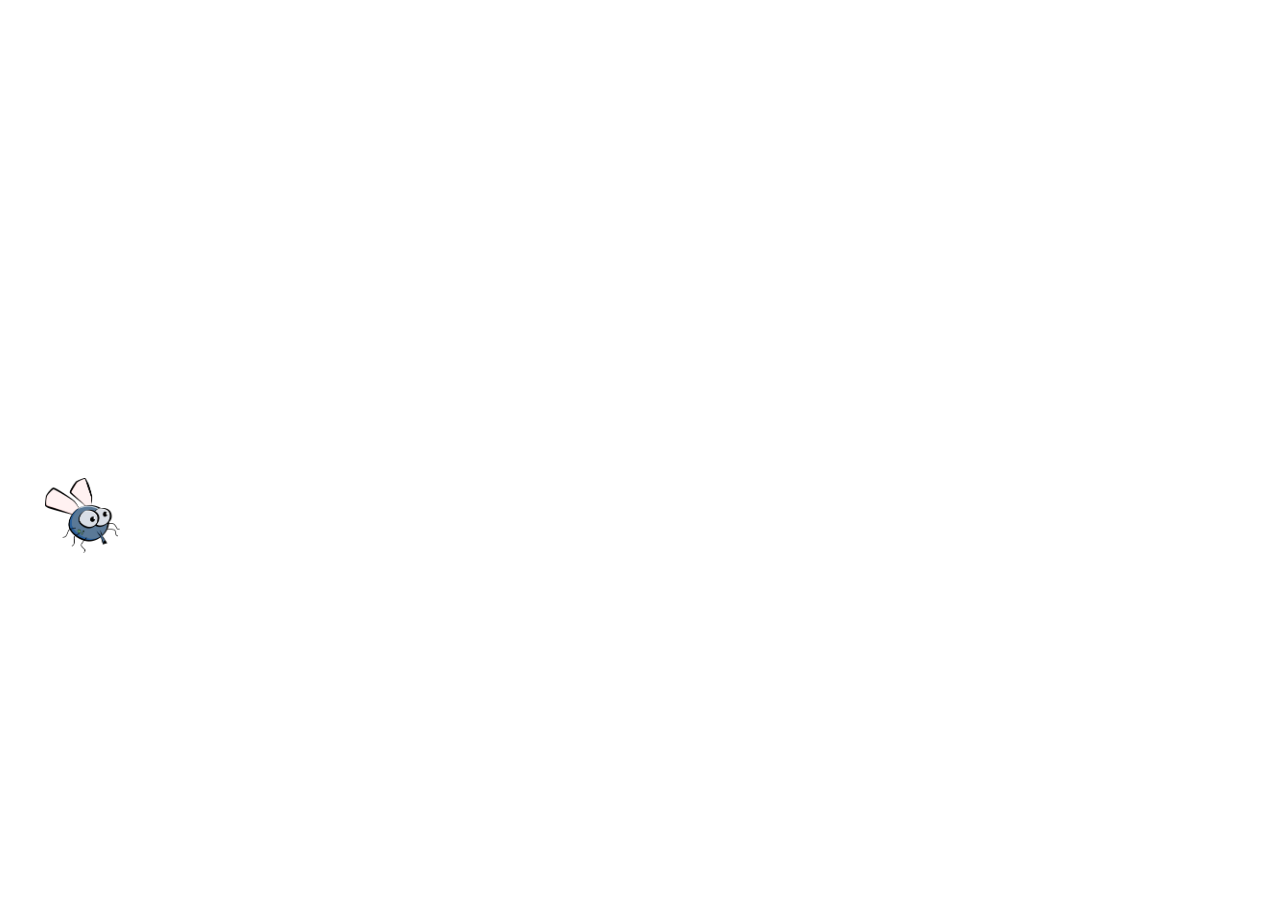
==== Game mata-mosquito/index.html @ b3bdd4b3 "Game mata-mosquito" ====
<!DOCTYPE html>
<html lang="pt-BR">

<head>
  <meta charset="UTF-8">
  <meta http-equiv="X-UA-Compatible" content="IE=edge">
  <meta name="viewport" content="width=device-width, initial-scale=1.0">
  <link rel="stylesheet" href="style.css">
  <title>Game Mata-Mosquito</title>
</head>

<body onresize="ajustaTamanhoJogo()">
  

  <script src="script.js"></script>
</body>

</html>
---- Game mata-mosquito/style.css ----
.mosquito1 {
  width: 50px;
  height: 50px;
}

.mosquito2 {
  width: 75px;
  height: 75px;
}

.mosquito3 {
  width:  90px;
  height: 90px;
}

.ladoA {
  transform: scaleX(1);
}

.ladoB {
  transform: scaleX(-1);
}
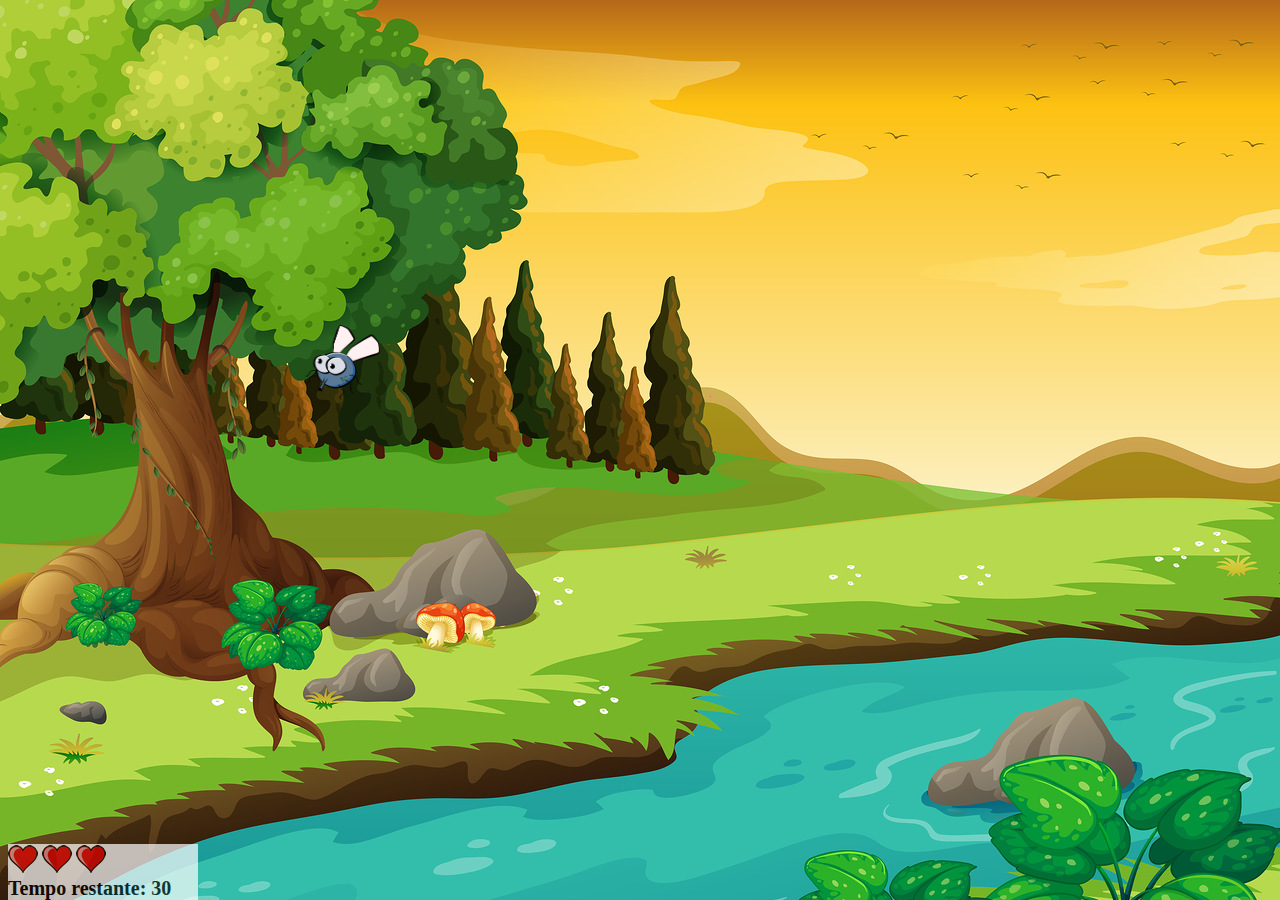
==== commit 1616fd09: "add more functions" ====
--- a/Game mata-mosquito/index.html
+++ b/Game mata-mosquito/index.html
@@ -10,9 +10,22 @@
 </head>
 
 <body onresize="ajustaTamanhoJogo()">
-  
+  <div class="painel">
+    <div class="vidas">
+      <img id="v1" src="imagens/coracao_cheio.png" alt="">
+      <img id="v2" src="imagens/coracao_cheio.png" alt="">
+      <img id="v3" src="imagens/coracao_cheio.png" alt="">
+    </div>
+    <div class="cronometro">
+      Tempo restante: <span id="cronometro"></span>
+    </div>
+  </div>
 
-  <script src="script.js"></script>
+  <script src="script.js">
+  </script>
+  <script>
+    document.getElementById('cronometro').innerHTML = tempo
+  </script>
 </body>
 
 </html>--- a/Game mata-mosquito/style.css
+++ b/Game mata-mosquito/style.css
@@ -1,3 +1,9 @@
+body {
+  background-image: url(imagens/bg.jpg);
+  background-repeat: no-repeat;
+}
+
+
 .mosquito1 {
   width: 50px;
   height: 50px;
@@ -19,4 +25,23 @@
 
 .ladoB {
   transform: scaleX(-1);
+}
+
+.painel {
+  position: absolute;
+  width: 190px;
+  bottom: 0px;
+  border-top: solid 1px #fff;
+  background-color: #fff;
+  opacity: 0.7;
+}
+
+.vidas {
+  float: left;
+}
+
+.cronometro {
+  float: left;
+  font-size: 20px;
+  font-weight: bold;
 }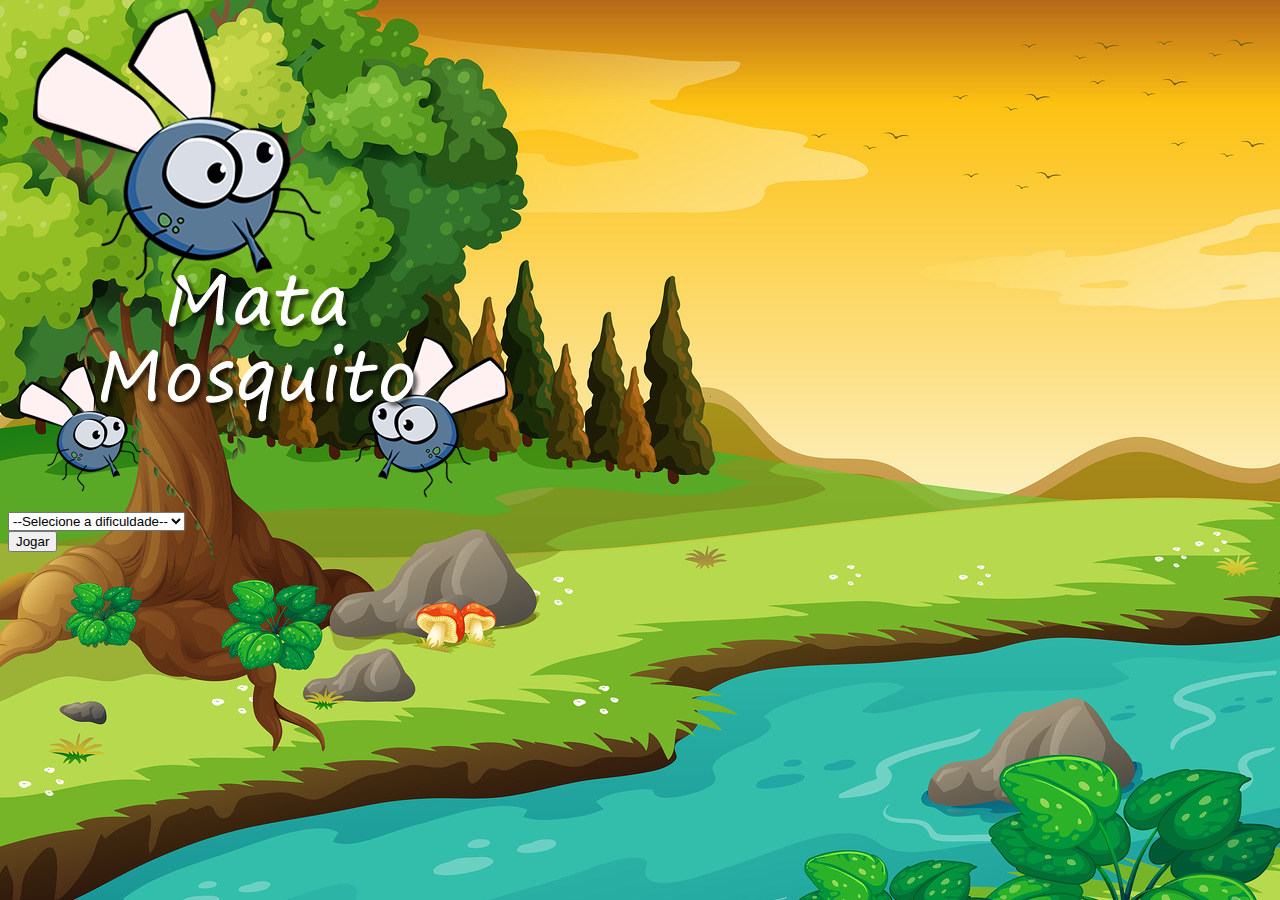
==== commit ac9caf84: "update game" ====
--- a/Game mata-mosquito/index.html
+++ b/Game mata-mosquito/index.html
@@ -5,26 +5,51 @@
   <meta charset="UTF-8">
   <meta http-equiv="X-UA-Compatible" content="IE=edge">
   <meta name="viewport" content="width=device-width, initial-scale=1.0">
+  <link href="https://cdn.jsdelivr.net/npm/bootstrap@5.2.3/dist/css/bootstrap.min.css" rel="stylesheet"
+    integrity="sha384-rbsA2VBKQhggwzxH7pPCaAqO46MgnOM80zW1RWuH61DGLwZJEdK2Kadq2F9CUG65" crossorigin="anonymous">
   <link rel="stylesheet" href="style.css">
-  <title>Game Mata-Mosquito</title>
+  <title>Game Over - Tente novamente</title>
 </head>
 
-<body onresize="ajustaTamanhoJogo()">
-  <div class="painel">
-    <div class="vidas">
-      <img id="v1" src="imagens/coracao_cheio.png" alt="">
-      <img id="v2" src="imagens/coracao_cheio.png" alt="">
-      <img id="v3" src="imagens/coracao_cheio.png" alt="">
+<body>
+  <div class="container">
+    <div class="row">
+      <div class="col d-flex justify-content-center">
+        <img src="imagens/game.png" alt="">
+      </div>
     </div>
-    <div class="cronometro">
-      Tempo restante: <span id="cronometro"></span>
+
+    <div class="row">
+      <div class="col d-flex justify-content-center">
+        <div class="mb-2"">
+          <select class=" form-control" id="nivel">
+          <option value="">--Selecione a dificuldade--</option>
+          <option value="normal">Normal</option>
+          <option value="dificil">Difícil</option>
+          <option value="impossivel">Impossível</option>
+          </select>
+        </div>
+      </div>
     </div>
+
+    <div class="row">
+      <div class="col d-flex justify-content-center">
+        <button type="button" class="btn btn-danger btn-lg" onclick="iniciarJogo()">Jogar</button>
+      </div>
+    </div>
+
   </div>
 
-  <script src="script.js">
-  </script>
   <script>
-    document.getElementById('cronometro').innerHTML = tempo
+    function iniciarJogo() {
+      let nivel = document.getElementById('nivel').value
+
+      if (nivel === '') {
+        alert('Selecione a dificuldade do jogo')
+        return false
+      }
+      window.location.href = "app.html?" + nivel
+    }
   </script>
 </body>
 
--- a/Game mata-mosquito/style.css
+++ b/Game mata-mosquito/style.css
@@ -1,3 +1,7 @@
+html {
+  cursor: url(imagens/mata_mosquito.png) 30 30, auto;
+}
+
 body {
   background-image: url(imagens/bg.jpg);
   background-repeat: no-repeat;
